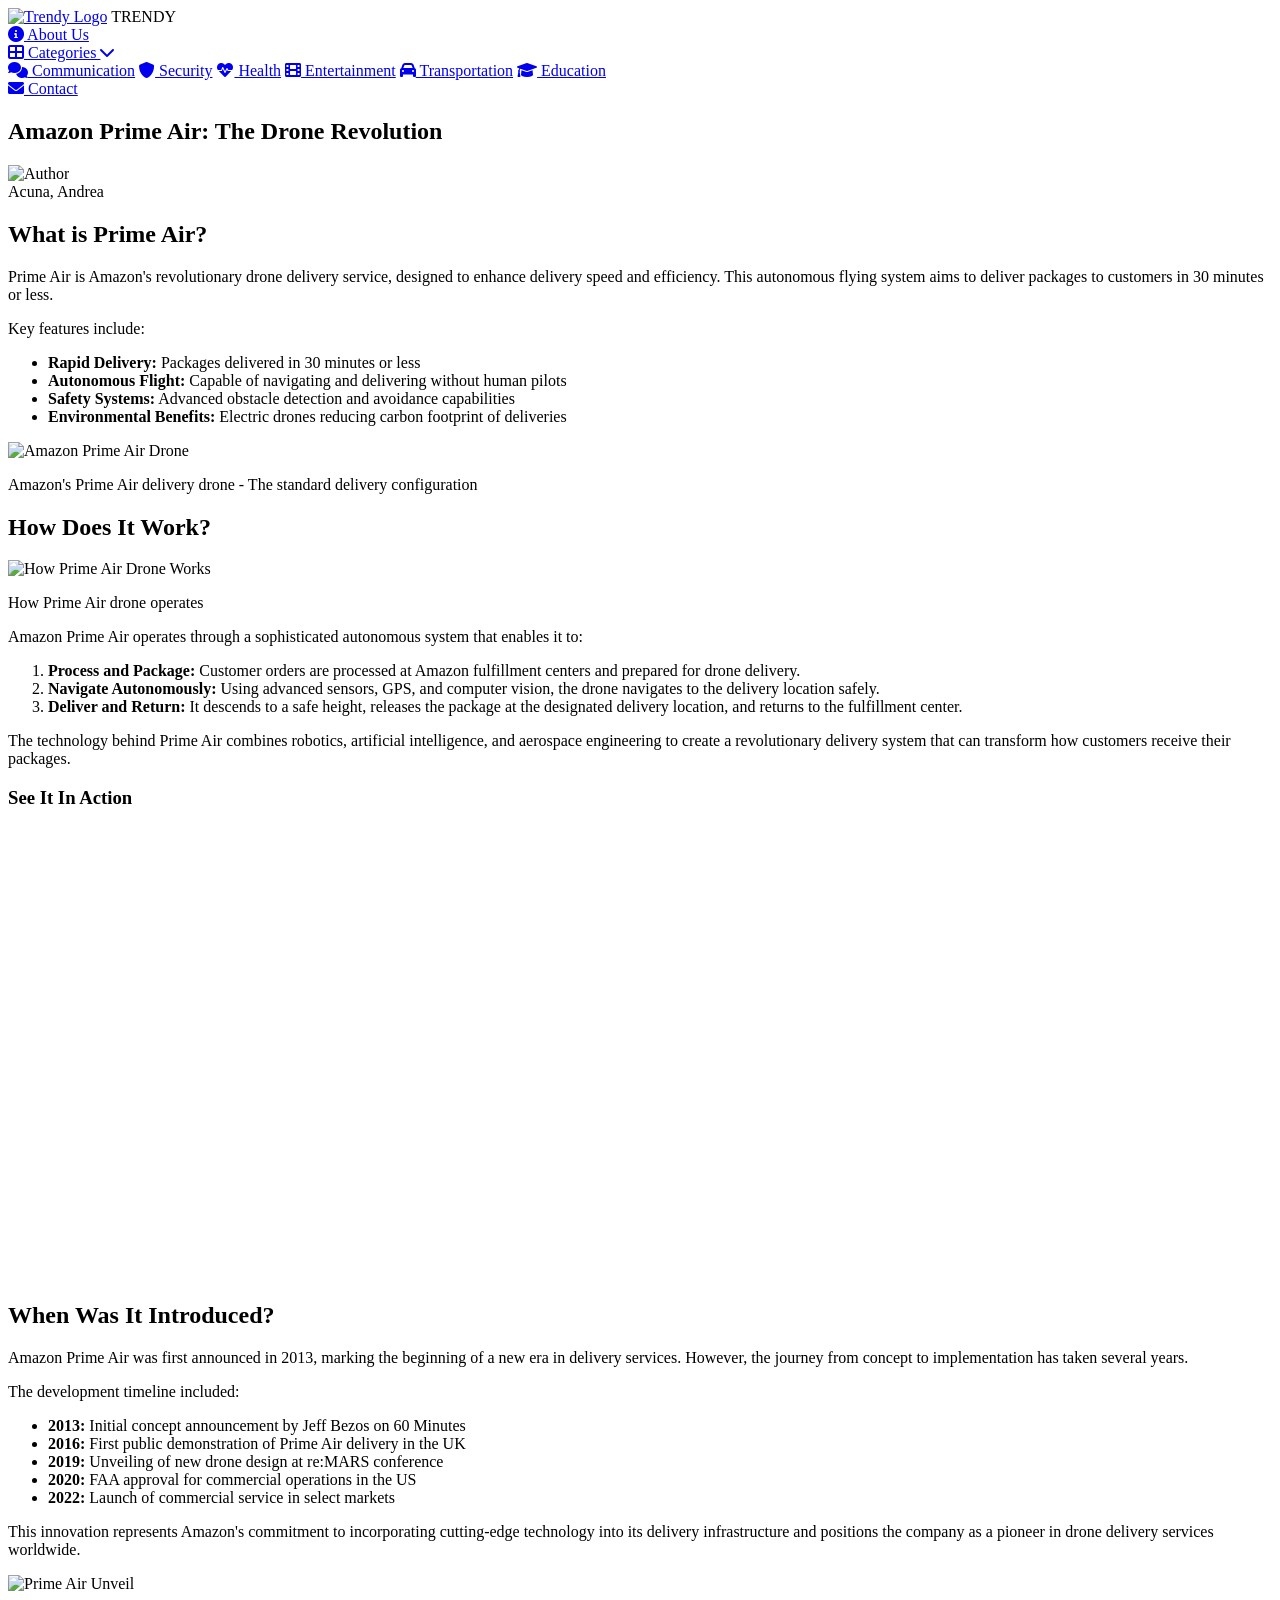
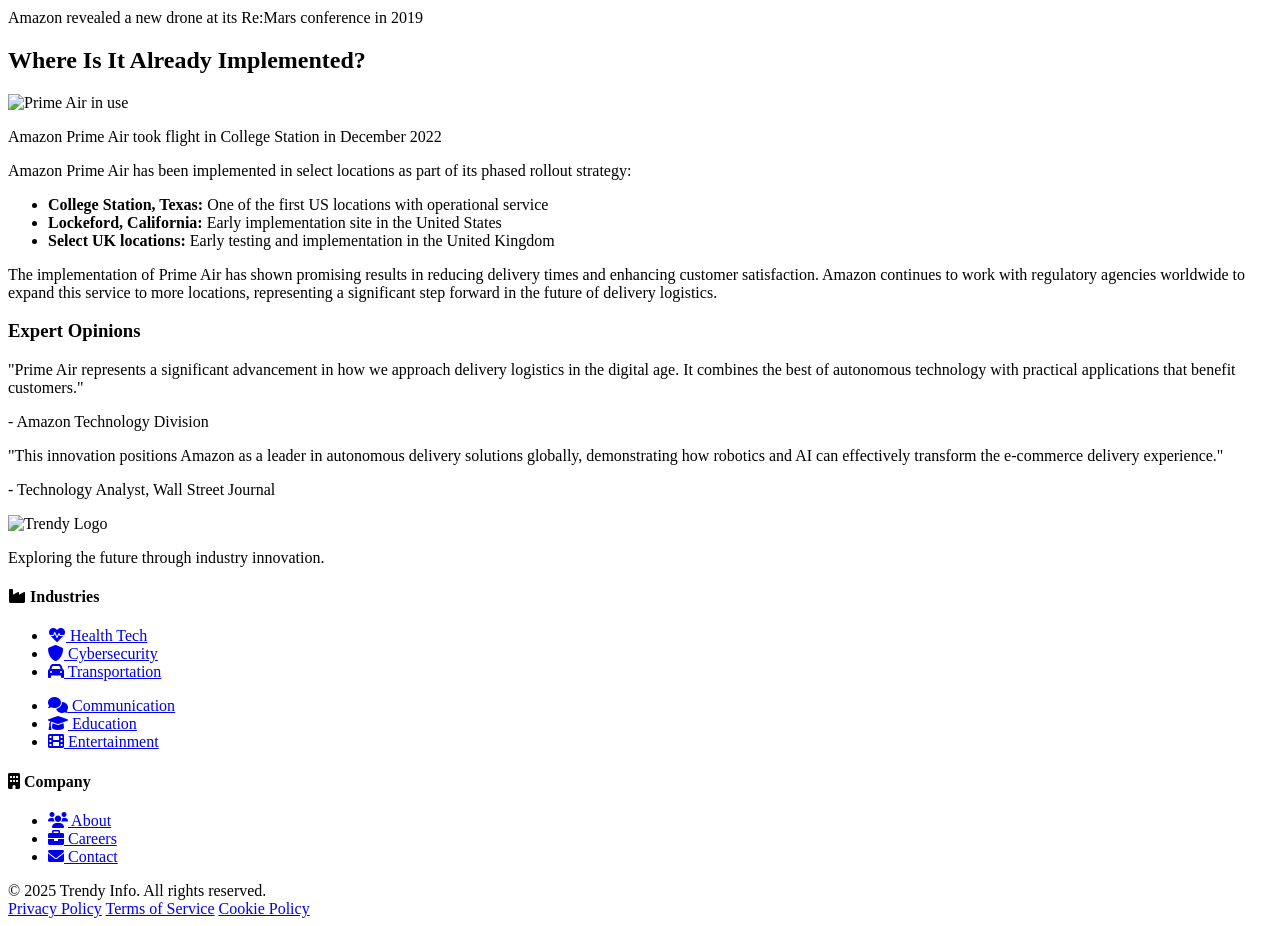
==== index.html @ e1496881 "Create index.html" ====
<!DOCTYPE html>
<html lang="en">
<head>
    <meta charset="UTF-8">
    <meta name="viewport" content="width=device-width, initial-scale=1.0">
    <title>Amazon Prime Air: Drone Delivery</title>
    <link rel="preconnect" href="https://fonts.googleapis.com">
    <link rel="preconnect" href="https://fonts.gstatic.com" crossorigin>
    <link href="https://fonts.googleapis.com/css2?family=Poppins:wght@300;400;500;600;700&family=Roboto:wght@300;400;500;700&display=swap" rel="stylesheet">
    <!-- External CSS file -->
    <link rel="stylesheet" href="css/bootstrap.css">
    <link rel="stylesheet" href="page.css">
    <link rel="stylesheet" href="https://cdnjs.cloudflare.com/ajax/libs/font-awesome/6.0.0-beta3/css/all.min.css">
</head>
<body>
    <nav class="top-nav"> 
        <div class="container"> 
            <div class="nav-brand"> 
                <a href="home.html"><img src="logo.png" alt="Trendy Logo" class="logo"></a> 
                <span>TRENDY</span> 
            </div> 
            <div class="nav-links"> 
                <a href="aboutus.html" class="nav-link"><i class="fas fa-info-circle"></i> About Us</a> 
                <div class="dropdown-menu"> 
                    <a href="#categories"><i class="fas fa-th-large"></i> Categories <i class="fas fa-chevron-down"></i></a> 
                    <div class="dropdown-content"> 
                        <a href="communication.html"><i class="fas fa-comments"></i> Communication</a> 
                        <a href="security.html"><i class="fas fa-shield-alt"></i> Security</a> 
                        <a href="health.html"><i class="fas fa-heartbeat"></i> Health</a> 
                        <a href="entertainment.html"><i class="fas fa-film"></i> Entertainment</a> 
                        <a href="transportation.html"><i class="fas fa-car"></i> Transportation</a> 
                        <a href="education.html"><i class="fas fa-graduation-cap"></i> Education</a> 
                    </div>
                </div> 
                <a href="#feedback" class="nav-link"><i class="fas fa-envelope"></i> Contact</a>
            </div> 
        </div> 
    </nav>

    <section id="hero">
        <div class="container">
            <h2>Amazon Prime Air: The Drone Revolution</h2>
            <div class="author-info">
                <div class="author-image">
                    <img src="IMG_5635.JPG" alt="Author" class="profile-image">
                </div>
                <div class="author-name">
                    <span>Acuna, Andrea</span>
                </div>
            </div>
        </div>
    </section>

    <main>
        <section id="what" class="product-section">
            <div class="container">
                <h2>What is Prime Air?</h2>
                <div class="content-wrapper">
                    <div class="text-content">
                        <p>Prime Air is Amazon's revolutionary drone delivery service, designed to enhance delivery speed and efficiency. This autonomous flying system aims to deliver packages to customers in 30 minutes or less.</p>
                        <p>Key features include:</p>
                        <ul>
                            <li><strong>Rapid Delivery:</strong> Packages delivered in 30 minutes or less</li>
                            <li><strong>Autonomous Flight:</strong> Capable of navigating and delivering without human pilots</li>
                            <li><strong>Safety Systems:</strong> Advanced obstacle detection and avoidance capabilities</li>
                            <li><strong>Environmental Benefits:</strong> Electric drones reducing carbon footprint of deliveries</li>
                        </ul>
                    </div>
                    <div class="image-content">
                        <img src="amazon-mk30.webp" alt="Amazon Prime Air Drone">
                        <p class="caption">Amazon's Prime Air delivery drone - The standard delivery configuration</p>
                    </div>
                </div>
            </div>
        </section>

        <section id="how" class="product-section alt-bg">
            <div class="container">
                <h2>How Does It Work?</h2>
                <div class="content-wrapper">
                    <div class="image-content">
                        <img src="amazon-prime-air-process.png" alt="How Prime Air Drone Works">
                        <p class="caption">How Prime Air drone operates</p>
                    </div>
                    <div class="text-content">
                        <p>Amazon Prime Air operates through a sophisticated autonomous system that enables it to:</p>
                        <ol>
                            <li><strong>Process and Package:</strong> Customer orders are processed at Amazon fulfillment centers and prepared for drone delivery.</li>
                            <li><strong>Navigate Autonomously:</strong> Using advanced sensors, GPS, and computer vision, the drone navigates to the delivery location safely.</li>
                            <li><strong>Deliver and Return:</strong> It descends to a safe height, releases the package at the designated delivery location, and returns to the fulfillment center.</li>
                        </ol>
                        <p>The technology behind Prime Air combines robotics, artificial intelligence, and aerospace engineering to create a revolutionary delivery system that can transform how customers receive their packages.</p>
                    </div>
                </div>
                <div class="video-container">
                    <h3>See It In Action</h3>
                    <div class="video-wrapper">
                        <iframe width="100%" height="450" src="https://www.youtube.com/embed/3HJtmx5f1Fc" title="Amazon Prime Air Drone Delivery" frameborder="0" allow="accelerometer; autoplay; clipboard-write; encrypted-media; gyroscope; picture-in-picture; web-share" allowfullscreen></iframe>
                    </div>
                </div>
            </div>
        </section>

        <section id="when" class="product-section">
            <div class="container">
                <h2>When Was It Introduced?</h2>
                <div class="content-wrapper">
                    <div class="text-content">
                        <p>Amazon Prime Air was first announced in 2013, marking the beginning of a new era in delivery services. However, the journey from concept to implementation has taken several years.</p>
                        <p>The development timeline included:</p>
                        <ul>
                            <li><strong>2013:</strong> Initial concept announcement by Jeff Bezos on 60 Minutes</li>
                            <li><strong>2016:</strong> First public demonstration of Prime Air delivery in the UK</li>
                            <li><strong>2019:</strong> Unveiling of new drone design at re:MARS conference</li>
                            <li><strong>2020:</strong> FAA approval for commercial operations in the US</li>
                            <li><strong>2022:</strong> Launch of commercial service in select markets</li>
                        </ul>
                        <p>This innovation represents Amazon's commitment to incorporating cutting-edge technology into its delivery infrastructure and positions the company as a pioneer in drone delivery services worldwide.</p>
                    </div>
                    <div class="image-content">
                        <img src="prime-air-2019-unveil.webp" alt="Prime Air Unveil">
                        <p class="caption">Amazon revealed a new drone at its Re:Mars conference in 2019</p>
                    </div>
                </div>
            </div>
        </section>

        <section id="where" class="product-section alt-bg">
            <div class="container">
                <h2>Where Is It Already Implemented?</h2>
                <div class="content-wrapper">
                    <div class="image-content">
                        <img src="prime-air-college-station.avif" alt="Prime Air in use">
                        <p class="caption">Amazon Prime Air took flight in College Station in December 2022</p>
                    </div>
                    <div class="text-content">
                        <p>Amazon Prime Air has been implemented in select locations as part of its phased rollout strategy:</p>
                        <ul>
                            <li><strong>College Station, Texas:</strong> One of the first US locations with operational service</li>
                            <li><strong>Lockeford, California:</strong> Early implementation site in the United States</li>
                            <li><strong>Select UK locations:</strong> Early testing and implementation in the United Kingdom</li>
                        </ul>
                        <p>The implementation of Prime Air has shown promising results in reducing delivery times and enhancing customer satisfaction. Amazon continues to work with regulatory agencies worldwide to expand this service to more locations, representing a significant step forward in the future of delivery logistics.</p>
                    </div>
                </div>
                <div class="testimonials">
                    <h3>Expert Opinions</h3>
                    <div class="testimonial-grid">
                        <div class="testimonial">
                            <p>"Prime Air represents a significant advancement in how we approach delivery logistics in the digital age. It combines the best of autonomous technology with practical applications that benefit customers."</p>
                            <p class="author">- Amazon Technology Division</p>
                        </div>
                        <div class="testimonial">
                            <p>"This innovation positions Amazon as a leader in autonomous delivery solutions globally, demonstrating how robotics and AI can effectively transform the e-commerce delivery experience."</p>
                            <p class="author">- Technology Analyst, Wall Street Journal</p>
                        </div>
                    </div>
                </div>
            </div>
        </section>
    </main>

    <footer>
        <div class="container">
            <div class="footer-content">
                <div class="footer-brand">
                    <img src="trendy.png" alt="Trendy Logo" class="footer-logo">
                    <p class="footer-description">Exploring the future through industry innovation.</p>
                </div>
                
                <div class="footer-links">
                    <div class="link-group">
                        <h4><i class="fas fa-industry"></i> Industries</h4>
                        <ul>
                            <li><a href="health.html"><i class="fas fa-heartbeat"></i> Health Tech</a></li>
                            <li><a href="security.html"><i class="fas fa-shield-alt"></i> Cybersecurity</a></li>
                            <li><a href="transportation.html"><i class="fas fa-car"></i> Transportation</a></li>
                        </ul>
                    </div>
                    <div class="link-group-2">
                        <ul>
                            <li><a href="communication.html"><i class="fas fa-comments"></i> Communication</a></li>
                            <li><a href="education.html"><i class="fas fa-graduation-cap"></i> Education</a></li>
                            <li><a href="entertainment.html"><i class="fas fa-film"></i> Entertainment</a></li>
                        </ul>
                    </div>
                    
                    <div class="link-group">
                        <h4><i class="fas fa-building"></i> Company</h4>
                        <ul>
                            <li><a href="about.html"><i class="fas fa-users"></i> About</a></li>
                            <li><a href="#"><i class="fas fa-briefcase"></i> Careers</a></li>
                            <li><a href="#feedback"><i class="fas fa-envelope"></i> Contact</a></li>
                        </ul>
                    </div>
                </div>
            </div>
            
            <div class="footer-bottom">
                <div class="copyright">
                    © 2025 Trendy Info. All rights reserved.
                </div>
                <div class="legal-links">
                    <a href="#">Privacy Policy</a>
                    <a href="#">Terms of Service</a>
                    <a href="#">Cookie Policy</a>
                </div>
            </div>
        </div>
    </footer> 
</body>
<script src="js/bootstrap.js"></script>
</html>
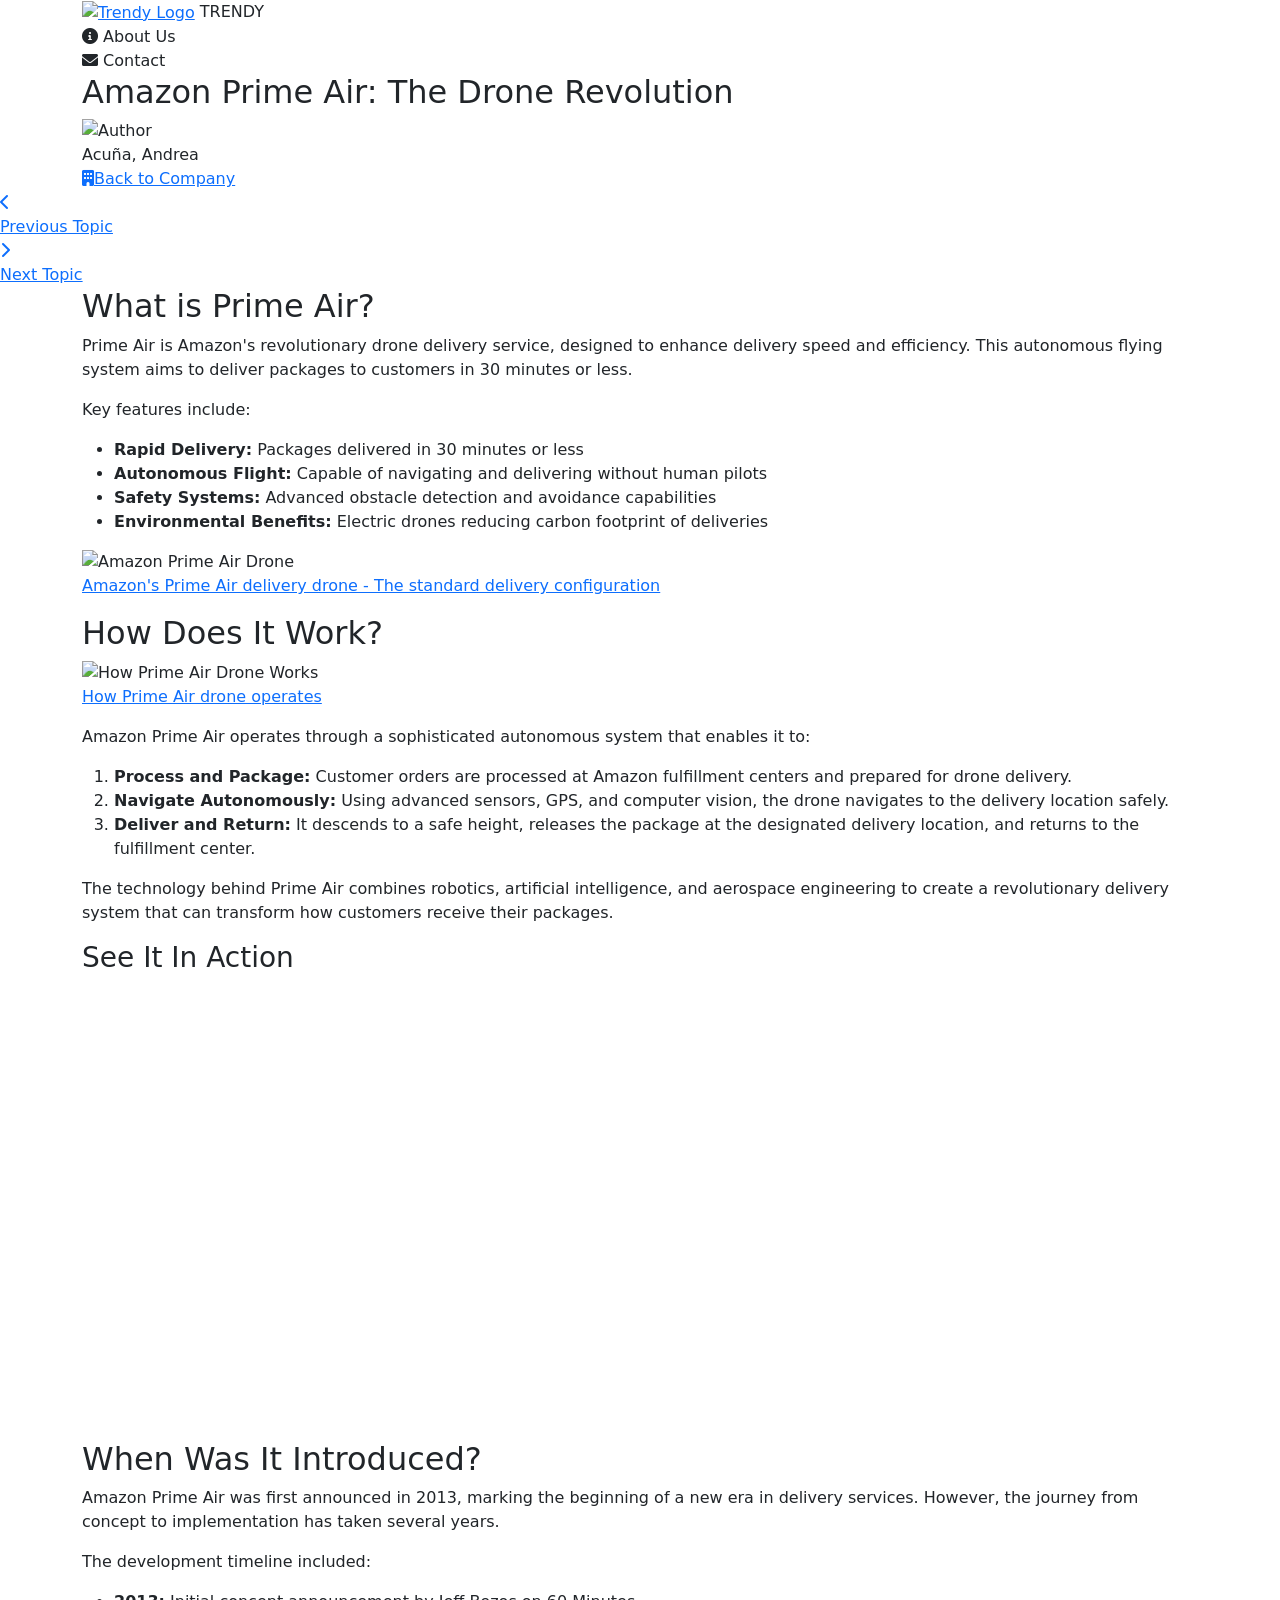
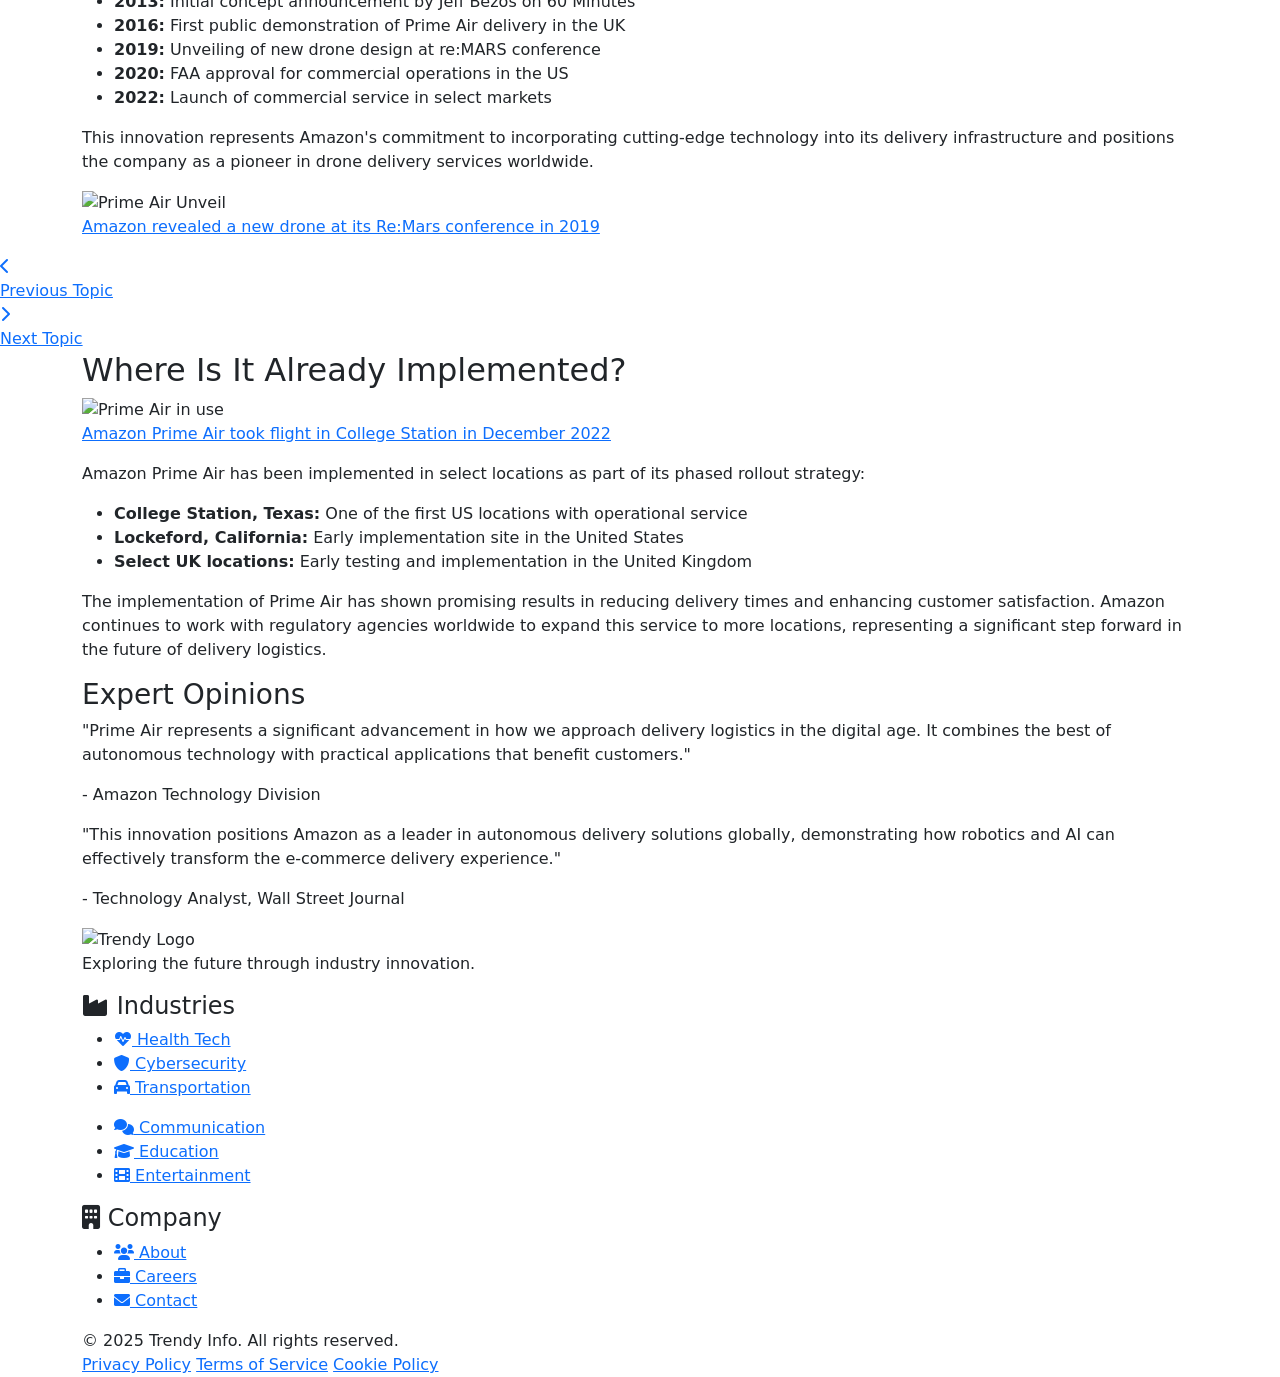
==== commit 788ea952: "Create index.html" ====
--- a/index.html
+++ b/index.html
@@ -45,11 +45,29 @@
                     <img src="IMG_5635.JPG" alt="Author" class="profile-image">
                 </div>
                 <div class="author-name">
-                    <span>Acuna, Andrea</span>
-                </div>
+                    <span>Acuña, Andrea</span>
+                </div>
+            </div>
+            <div class="back-button">
+                <a href="company.html" class="btn-back"><i class="fas fa-building"></i>Back to Company</a>
             </div>
         </div>
     </section>
+    <div class="page-navigation">
+        <a href="#" class="nav-button prev">
+            <div class="circle">
+                <i class="fas fa-chevron-left"></i>
+            </div>
+            <div class="text">Previous Topic</div>
+        </a>
+        
+        <a href="#" class="nav-button next">
+            <div class="circle">
+                <i class="fas fa-chevron-right"></i>
+            </div>
+            <div class="text">Next Topic</div>
+        </a>
+    </div>
 
     <main>
         <section id="what" class="product-section">
@@ -68,7 +86,7 @@
                     </div>
                     <div class="image-content">
                         <img src="amazon-mk30.webp" alt="Amazon Prime Air Drone">
-                        <p class="caption">Amazon's Prime Air delivery drone - The standard delivery configuration</p>
+                        <p class="caption"><a href="https://www.theverge.com/2022/11/10/23451851/amazon-mk30-drone-prime-air-delivery" target="newPage">Amazon's Prime Air delivery drone - The standard delivery configuration</a></p>
                     </div>
                 </div>
             </div>
@@ -80,7 +98,7 @@
                 <div class="content-wrapper">
                     <div class="image-content">
                         <img src="amazon-prime-air-process.png" alt="How Prime Air Drone Works">
-                        <p class="caption">How Prime Air drone operates</p>
+                        <p class="caption"><a href="https://medium.com/iet-vit/drones-and-bots-the-future-of-delivery-298f35c8f6ce" target="newPage">How Prime Air drone operates</a></p>
                     </div>
                     <div class="text-content">
                         <p>Amazon Prime Air operates through a sophisticated autonomous system that enables it to:</p>
@@ -119,11 +137,27 @@
                     </div>
                     <div class="image-content">
                         <img src="prime-air-2019-unveil.webp" alt="Prime Air Unveil">
-                        <p class="caption">Amazon revealed a new drone at its Re:Mars conference in 2019</p>
-                    </div>
-                </div>
-            </div>
-        </section>
+                        <p class="caption"><a href="https://www.aboutamazon.com/news/transportation/a-drone-program-taking-flight" target="newPage">Amazon revealed a new drone at its Re:Mars conference in 2019</a></p>
+                    </div>
+                </div>
+            </div>
+        </section>
+
+        <div class="page-navigation">
+            <a href="#" class="nav-button prev">
+                <div class="circle">
+                    <i class="fas fa-chevron-left"></i>
+                </div>
+                <div class="text">Previous Topic</div>
+            </a>
+        
+            <a href="#" class="nav-button next">
+                <div class="circle">
+                    <i class="fas fa-chevron-right"></i>
+                </div>
+                <div class="text">Next Topic</div>
+            </a>
+        </div>
 
         <section id="where" class="product-section alt-bg">
             <div class="container">
@@ -131,7 +165,7 @@
                 <div class="content-wrapper">
                     <div class="image-content">
                         <img src="prime-air-college-station.avif" alt="Prime Air in use">
-                        <p class="caption">Amazon Prime Air took flight in College Station in December 2022</p>
+                        <p class="caption"><a href="https://www.kbtx.com/2024/02/23/amazon-gives-drone-delivery-presentation-residents-split-response/" target="newPage">Amazon Prime Air took flight in College Station in December 2022</a></p>
                     </div>
                     <div class="text-content">
                         <p>Amazon Prime Air has been implemented in select locations as part of its phased rollout strategy:</p>
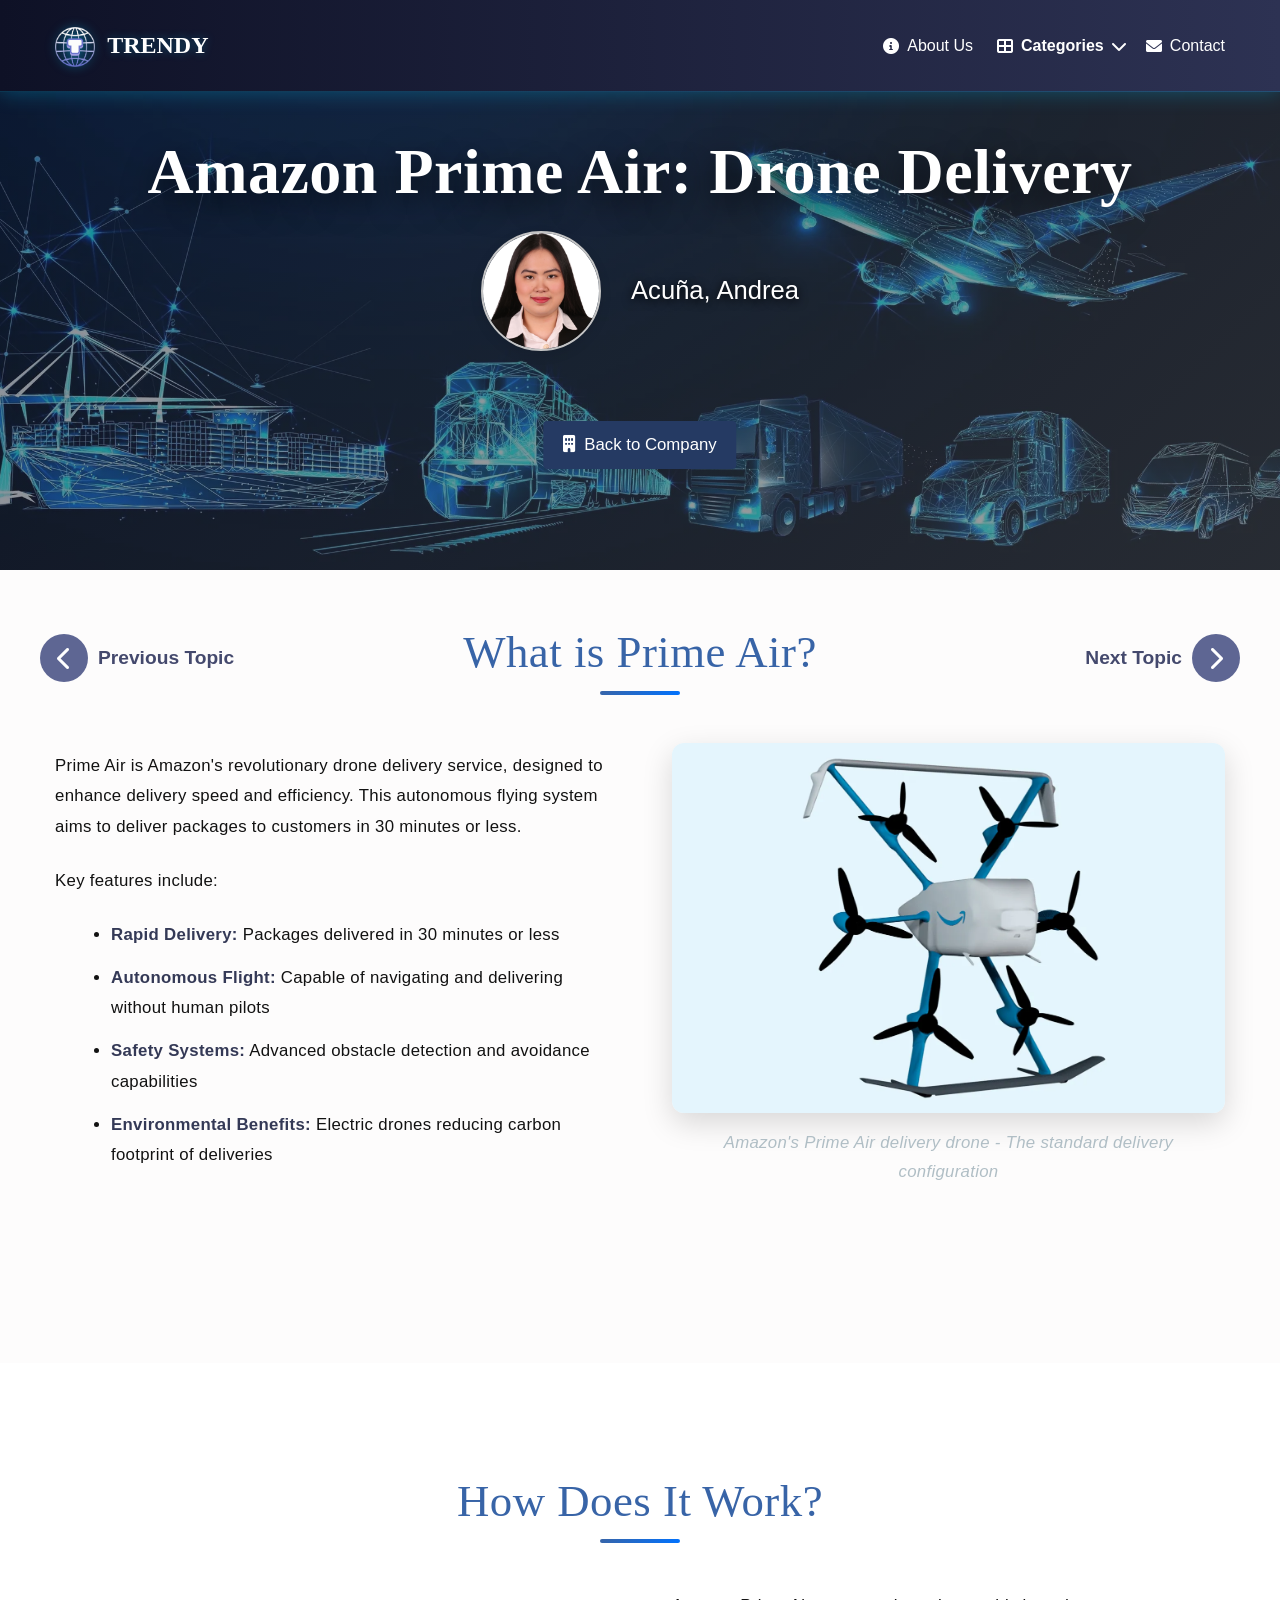
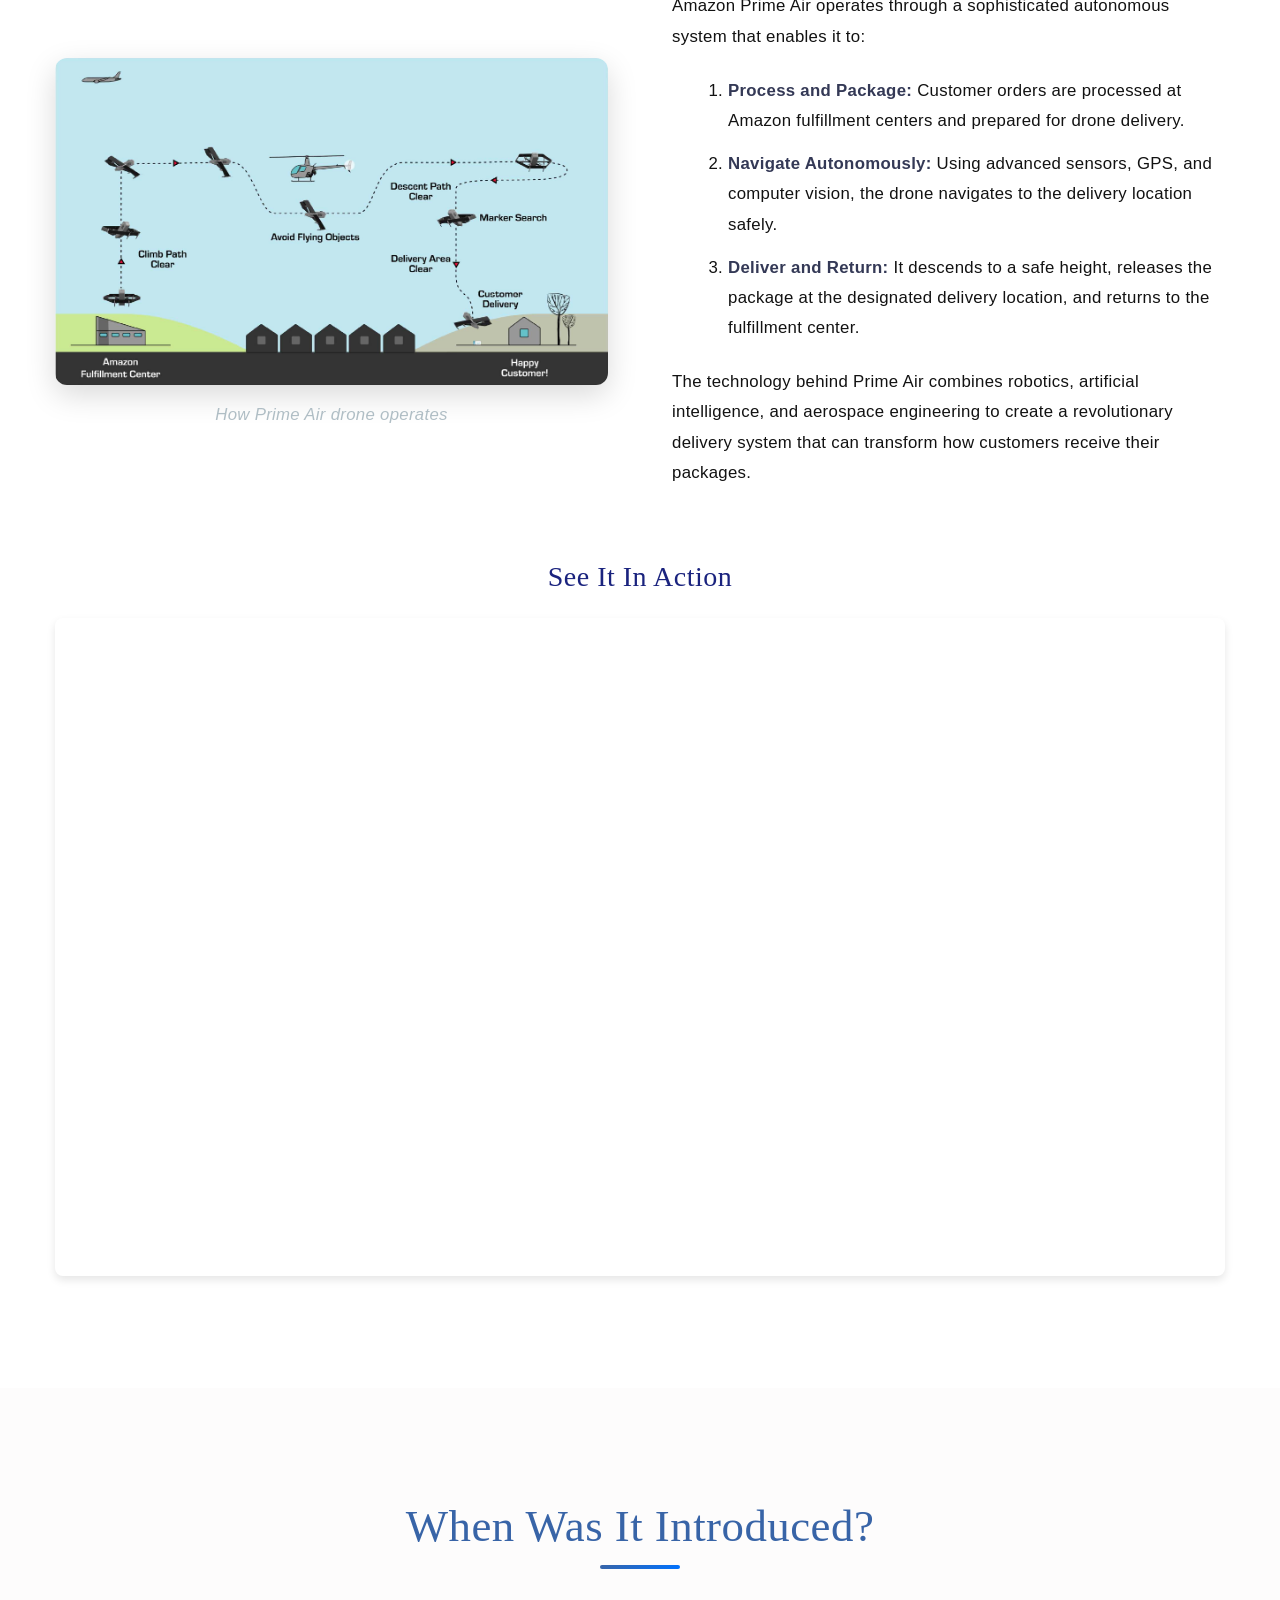
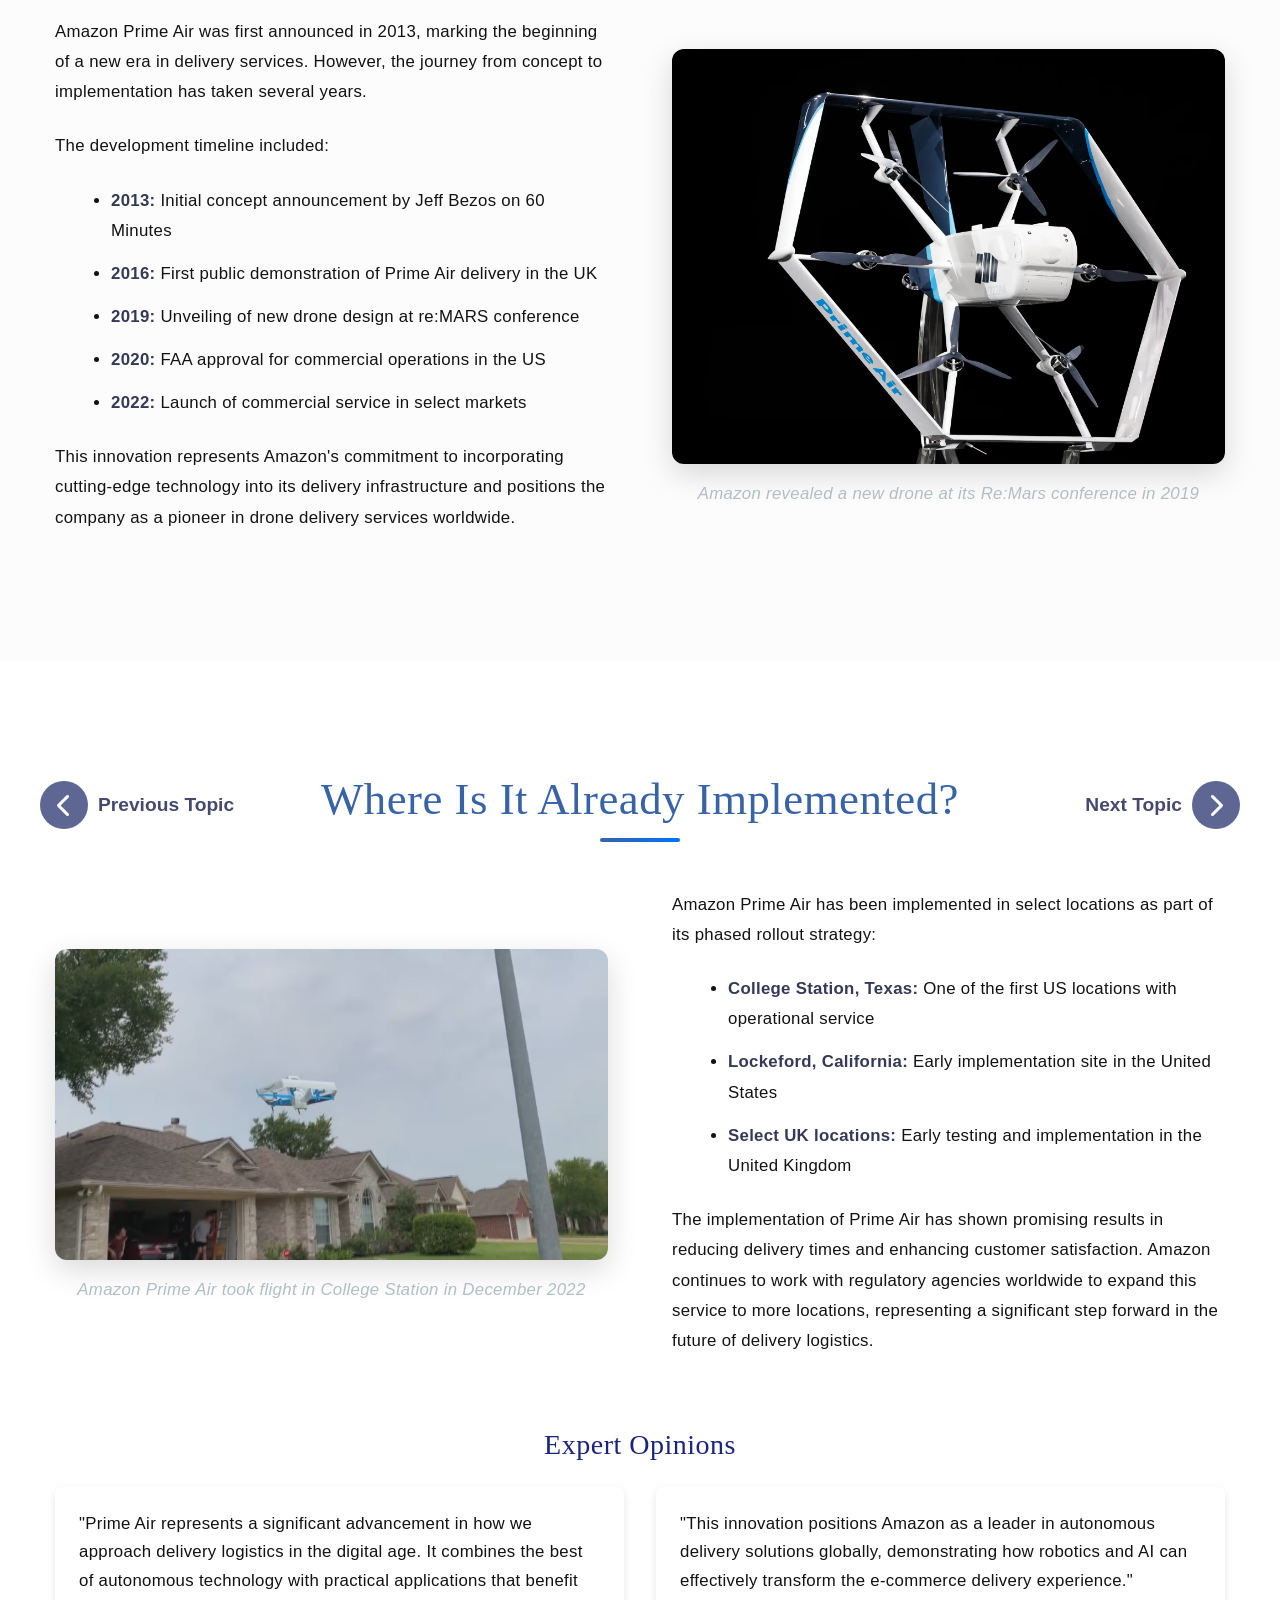
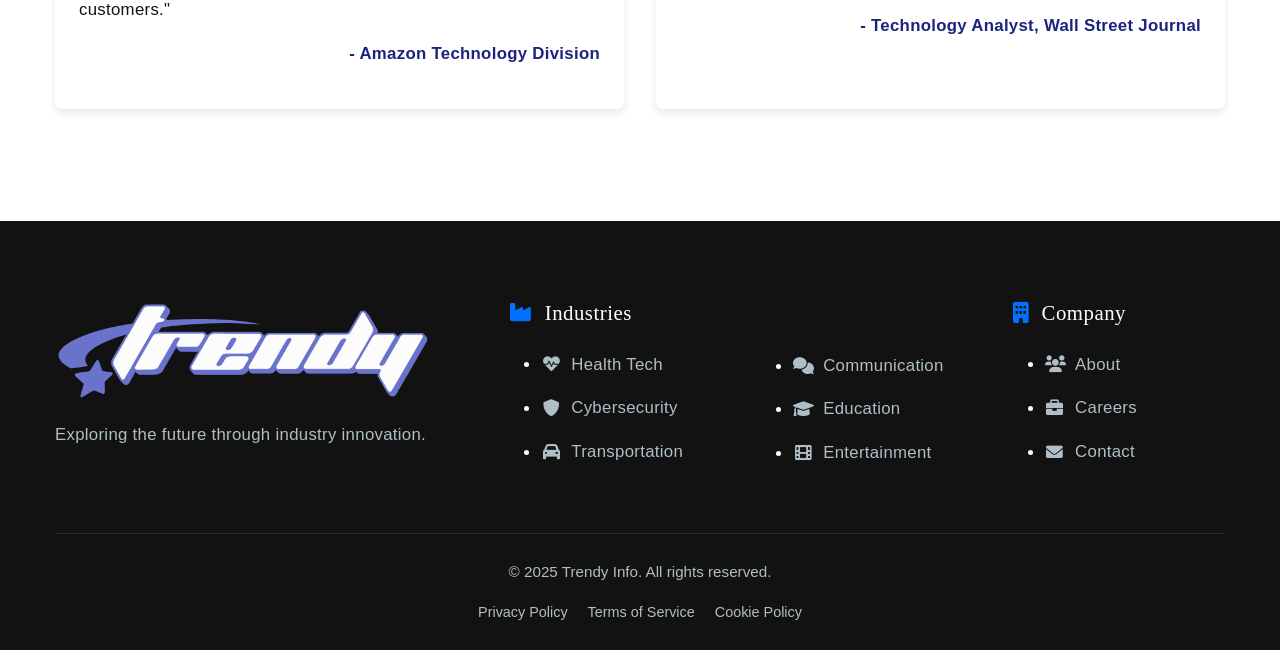
==== commit a9fa4bb0: "Update index.html" ====
--- a/index.html
+++ b/index.html
@@ -39,7 +39,7 @@
 
     <section id="hero">
         <div class="container">
-            <h2>Amazon Prime Air: The Drone Revolution</h2>
+            <h2>Amazon Prime Air: Drone Delivery</h2>
             <div class="author-info">
                 <div class="author-image">
                     <img src="IMG_5635.JPG" alt="Author" class="profile-image">
--- a/page.css
+++ b/page.css
@@ -0,0 +1,1191 @@
+/* CSS Variables */
+:root {
+    --primary: #3864a7;
+    --secondary: #0072ff;
+    --accent: #7d00ff;
+    --dark: #121212;
+    --light: #f0f7ff;
+    --white: #ffffff;
+    --gray: #b0bec5;
+    --text-shadow: 0 0 10px rgba(0, 198, 255, 0.5);
+    --glow: 0 0 15px rgba(0, 198, 255, 0.7);
+    --shadow-sm: 0 4px 12px rgba(0, 0, 0, 0.1);
+    --shadow-lg: 0 10px 30px rgba(0, 0, 0, 0.15);
+    --radius: 12px;
+    --transition: all 0.3s ease;
+    --heading-font: 'Georgia', serif;
+    --body-font: 'Roboto', sans-serif;
+    --gradient: linear-gradient(135deg, var(--primary), var(--secondary));
+    --glass: rgba(255, 255, 255, 0.1);
+    --error: #ff4b5c;
+    --text-light: #636e72;
+    --light-gray: #dfe6e9;
+}
+
+body {
+    font-family: var(--body-font);
+    line-height: 1.7;
+    color: var(--dark);
+    padding-top: 70px;
+    background-color: #fdfcfc;
+    font-size: 1.05rem;
+}
+
+/*Text readability */
+p, li {
+    font-size: 1.05rem;
+    letter-spacing: 0.3px;
+}
+strong{
+    font-weight: 600;
+    color: #343956;
+}
+
+h1, h2, h3, h4, h5, h6 {
+    font-family: var(--heading-font);
+    letter-spacing: 0.5px;
+}
+
+.container {
+    max-width: 1200px;
+    margin: 0 auto;
+    padding: 0 15px;
+}
+
+/* ===== NAVIGATION ===== */
+.top-nav { 
+    background: linear-gradient(to right, #0e1126, #2d3253);
+    position: fixed; 
+    top: 0;
+    left: 0;
+    width: 100%; 
+    z-index: 1000; 
+    box-shadow: 0 0 20px rgba(0, 198, 255, 0.3);
+    padding: 20px 0; 
+    border-bottom: 1px solid rgba(0, 198, 255, 0.2);
+} 
+
+.top-nav .container { 
+    display: flex; 
+    justify-content: space-between; 
+    align-items: center; 
+} 
+
+.nav-brand { 
+    display: flex; 
+    align-items: center; 
+    gap: 12px; 
+    font-family: var(--heading-font); 
+    font-weight: 700; 
+    font-size: 1.5rem; 
+    color: var(--white);
+    text-decoration: none;
+} 
+
+.nav-brand .logo { 
+    height: 40px; 
+    width: auto;
+    filter: drop-shadow(0 0 5px rgba(0, 198, 255, 0.5));
+    transition: filter 0.3s ease;
+} 
+
+.nav-brand:hover .logo { 
+    filter: drop-shadow(0 0 8px rgba(0, 198, 255, 0.8));
+} 
+
+.nav-brand span {
+    text-shadow: 0 0 10px rgba(0, 198, 255, 0.3);
+}
+
+.nav-links { 
+    display: flex; 
+    align-items: center; 
+    gap: 1.5rem;
+} 
+
+.nav-link { 
+    color: var(--white);
+    font-weight: 500; 
+    font-size: 1rem; 
+    display: flex; 
+    align-items: center; 
+    gap: 8px; 
+    position: relative; 
+    padding: 0.75rem 0; 
+    transition: var(--transition);
+    text-decoration: none;
+}
+.nav-link:hover {
+    color: var(--primary);
+}
+.dropdown-menu, 
+.dropdown-menu > a,
+.dropdown-toggle,
+.btn,
+.btn-light,
+.bg-white {
+    border: none !important;
+    outline: none !important;
+}
+.dropdown-menu:focus,
+.dropdown-menu > a:focus,
+.dropdown-toggle:focus,
+.btn:focus,
+.btn-light:focus {
+    box-shadow: none !important;
+    outline: none !important;
+}
+
+.dropdown-menu {
+    position: relative;
+    display: inline-block;
+    background-color: transparent !important;
+    margin-right: -2.2rem;
+}
+.dropdown-menu > a {
+    display: flex; 
+    align-items: center; 
+    gap: 8px;
+    color: var(--white);
+    font-weight: 600; 
+    position: relative;
+    text-decoration: none;
+    background-color: transparent !important;
+    transition: var(--transition);
+}
+.dropdown-menu > a:hover {
+    color: var(--primary);
+}
+
+.btn, .btn-light, .bg-white, .dropdown-toggle {
+    background-color: transparent !important;
+    border: none !important;
+    box-shadow: none !important;
+} 
+
+.dropdown-content { 
+    display: none; 
+    position: absolute; 
+    top: 100%; 
+    left: 0;
+    background-color: rgba(18, 18, 18, 0.95);
+    min-width: 240px; 
+    border-radius: var(--radius); 
+    padding: 1rem 0; 
+    z-index: 1001; 
+    box-shadow: var(--shadow-lg); 
+    opacity: 0; 
+    transform: translateY(10px); 
+    transition: opacity 0.3s ease, transform 0.3s ease;
+    border: 1px solid rgba(0, 198, 255, 0.2); /* Added subtle border */
+} 
+
+.dropdown-menu:hover .dropdown-content { 
+    display: block; 
+    opacity: 1;
+    transform: translateY(0);
+} 
+
+.dropdown-content a { 
+    display: flex; 
+    align-items: center; 
+    gap: 12px; 
+    padding: 0.8rem 1.5rem; 
+    font-weight: 500; 
+    color: var(--white);
+    transition: var(--transition); 
+    text-decoration: none;
+} 
+
+.dropdown-content a:hover { 
+    background-color: rgba(0, 198, 255, 0.1);
+    color: var(--primary); 
+    padding-left: 1.8rem; 
+    text-decoration: none;
+} 
+
+.dropdown-content a i { 
+    font-size: 1rem; 
+    color: var(--primary); 
+    width: 20px; 
+    text-align: center; 
+}
+/* ===== HERO SECTION ===== */
+#hero {
+    background-image: url('transpo-bg.webp');
+    background-size: cover;
+    background-position: center;
+    color: white;
+    text-align: center;
+    padding: 4rem 0;
+    min-height: 500px;
+    margin-top: 0;
+    position: relative;
+}
+
+#hero::before {
+    content: '';
+    position: absolute;
+    top: 0;
+    left: 0;
+    width: 100%;
+    height: 100%;
+    background: linear-gradient(135deg, rgba(19, 26, 46, 0.8), rgba(72, 72, 72, 0.893));
+    opacity: 0.6;
+    z-index: 1;
+}
+
+#hero .container {
+    position: relative;
+    z-index: 2;
+}
+
+#hero h2 {
+    font-size: 3.5rem;
+    margin-bottom: 1rem;
+    font-weight: 700;
+    text-shadow: 0 10px 30px rgba(0, 0, 0, 0.687);
+}
+
+#hero p {
+    font-size: 1.4rem;
+    max-width: 800px;
+    margin: 0 auto;
+    opacity: 0.9;
+}
+
+/* Author information styling */
+.author-info {
+    display: flex;
+    align-items: center;
+    justify-content: center;
+    margin: 20px auto;
+    flex-wrap: wrap;
+}
+
+.author-image {
+    width: 7.5rem;
+    height: 7.5rem;
+    border-radius: 50%;
+    background-color: none;
+    border: 2px solid #c4c4c4;
+    box-shadow: 0 4px 12px rgba(0, 0, 0, 0.1);
+    overflow: hidden;
+    margin: 0 15px 10px 15px;
+}
+
+.profile-image {
+    width: 100%;
+    height: 100%;
+    object-fit: cover;
+}
+
+.author-name {
+    color: #ffffff;
+    text-shadow: 0 2px 10px #000000;
+    padding: 8px 15px;
+    border-radius: 4px;
+    font-weight: 500;
+    margin-bottom: 10px;
+    font-size: 1.6rem;
+    font-family: var(--body-font);
+}
+
+/* Back button styling */
+.back-button {
+    position: absolute;
+    margin-top: 40px;
+    transform: translateX(-50%);
+    left: 50%;
+    text-align: center;
+    z-index: 3;
+}
+
+.btn-back {
+    display: inline-block;
+    background-color: #253a63;
+    color: #fff;
+    padding: 10px 20px;
+    text-decoration: none;
+    border-radius: 4px;
+    font-weight: 500;
+    transition: background-color 0.3s;
+}
+
+.btn-back i {
+    margin-right: 8px;
+}
+
+.btn-back:hover {
+    background-color: #0c1a2b;
+}
+/* ===== PAGINATION NAVIGATION ===== */
+.page-navigation {
+    display: flex;
+    justify-content: space-between;
+    align-items: center;
+    margin-top: 4rem;
+    margin-bottom: -11.5rem;
+    position: relative;
+}
+
+.nav-button {
+    display: flex;
+    align-items: center;
+    text-decoration: none;
+    color: #44496d;
+    font-weight: 600;
+    position: relative;
+    z-index: 2;
+}
+
+.nav-button.prev {
+    margin-left: 30px;
+    margin-right: auto;
+}
+
+.nav-button.next {
+    margin-right: 30px;
+    margin-left: auto;
+    flex-direction: row-reverse;
+}
+
+.nav-button .circle {
+    width: 50px;
+    height: 50px;
+    border-radius: 50%;
+    color: #ffffff;
+    background-color: rgb(94, 102, 147);
+    display: flex;
+    align-items: center;
+    justify-content: center;
+    font-size: 1.5rem;
+    margin: 0 10px;
+    transition: all 0.3s ease;
+}
+
+.nav-button:hover .circle {
+    background-color: #464882;
+    color: white;
+}
+
+.nav-button .text {
+    font-size: 1.2rem;
+}
+
+/* ===== PRODUCT SECTIONS ===== */
+.product-section {
+    padding: 6rem 0;
+}
+
+.product-section h2 {
+    text-align: center;
+    margin-bottom: 3rem;
+    color: var(--primary);
+    font-size: 2.5rem;
+    position: relative;
+    padding-bottom: 15px;
+}
+
+.product-section h2::after {
+    content: '';
+    position: absolute;
+    bottom: 0;
+    left: 50%;
+    transform: translateX(-50%);
+    width: 80px;
+    height: 4px;
+    background: var(--gradient);
+    border-radius: 2px;
+}
+
+.alt-bg {
+    background-color: var(--white);
+}
+
+.content-wrapper {
+    display: flex;
+    gap: 3rem;
+    margin-bottom: 3rem;
+    align-items: center;
+}
+
+.text-content, .image-content {
+    flex: 1;
+}
+
+.text-content p, .text-content ul, .text-content ol {
+    margin-bottom: 1.5rem;
+    font-size: 1.05rem;
+    color: var(--dark);
+    line-height: 1.8;
+}
+
+.text-content ul, .text-content ol {
+    margin-left: 1.5rem;
+}
+
+.text-content li {
+    margin-bottom: 0.8rem;
+}
+
+.image-content img {
+    width: 100%;
+    border-radius: var(--radius);
+    box-shadow: var(--shadow-lg);
+    transition: transform 0.3s ease;
+}
+
+.image-content:hover img {
+    transform: scale(1.02);
+}
+
+.caption {
+    text-align: center;
+    font-style: italic;
+    margin-top: 1rem;
+    color: var(--gray);
+}
+
+.caption a {
+    text-decoration: none;
+    color: inherit;
+    transition: var(--transition);
+    display: inline-block;
+    width: 100%;
+    text-align: center;
+}
+
+.caption a:hover {
+    color: #3182ce;
+}
+
+/* ===== VIDEO CONTAINER ===== */
+.video-container {
+    margin-top: 3rem;
+}
+
+.video-container h3 {
+    text-align: center;
+    margin-bottom: 1.5rem;
+    color: #1a237e;
+}
+
+.video-wrapper {
+    position: relative;
+    padding-bottom: 56.25%; /* 16:9 aspect ratio */
+    height: 0;
+    overflow: hidden;
+    border-radius: 8px;
+    box-shadow: 0 4px 8px rgba(0, 0, 0, 0.1);
+}
+
+.video-wrapper iframe {
+    position: absolute;
+    top: 0;
+    left: 0;
+    width: 100%;
+    height: 100%;
+}
+
+/* ===== TESTIMONIALS ===== */
+.testimonials {
+    margin-top: 3rem;
+}
+
+.testimonials h3 {
+    text-align: center;
+    margin-bottom: 1.5rem;
+    color: #1a237e;
+}
+
+.testimonial-grid {
+    display: grid;
+    grid-template-columns: repeat(auto-fit, minmax(300px, 1fr));
+    gap: 2rem;
+}
+
+.testimonial {
+    background-color: white;
+    padding: 1.5rem;
+    border-radius: 8px;
+    box-shadow: 0 4px 8px rgba(0, 0, 0, 0.1);
+}
+
+.testimonial p {
+    margin-bottom: 1rem;
+}
+
+.testimonial .author {
+    font-weight: bold;
+    text-align: right;
+    color: #1a237e;
+}
+
+/* ===== FOOTER ===== */
+footer {
+    background-color: var(--dark);
+    color: var(--white);
+    padding: 80px 0 0;
+}
+
+.footer-content {
+    display: grid;
+    grid-template-columns: 1fr 2fr;
+    gap: 60px;
+    margin-bottom: 50px;
+}
+
+.footer-brand {
+    display: flex;
+    flex-direction: column;
+    gap: 20px;
+}
+
+.footer-brand .footer-logo {
+    height: 100px;
+    width: auto;
+}
+
+.footer-brand span {
+    font-family: var(--heading-font);
+    font-weight: 700;
+    font-size: 1.8rem;
+    color: var(--white);
+}
+
+.footer-description {
+    color: var(--gray);
+    line-height: 1.7;
+}
+
+.footer-links {
+    display: grid;
+    grid-template-columns: repeat(3, 1fr);
+    gap: 40px;
+}
+
+.link-group h4 {
+    color: var(--white);
+    margin-bottom: 25px;
+    font-size: 1.3rem;
+    display: flex;
+    align-items: center;
+    gap: 12px;
+}
+
+.link-group h4 i {
+    color: var(--secondary);
+}
+
+.link-group ul li {
+    margin-bottom: 15px;
+    transition: var(--transition);
+}
+
+.link-group ul li:hover {
+    transform: translateX(5px);
+}
+
+.link-group a {
+    color: var(--gray);
+    display: flex;
+    align-items: center;
+    gap: 10px;
+    transition: var(--transition);
+    text-decoration: none;
+}
+
+.link-group a:hover {
+    color: var(--secondary);
+    text-decoration: none;
+}
+
+.link-group a i {
+    width: 20px;
+    text-align: center;
+}
+.link-group-2{
+    margin-top: 3.2rem;
+}
+.link-group-2 ul li {
+    margin-bottom: 15px;
+    transition: var(--transition);
+}
+
+.link-group-2 ul li:hover {
+    transform: translateX(5px);
+}
+
+.link-group-2 a {
+    color: var(--gray);
+    display: flex;
+    align-items: center;
+    gap: 10px;
+    transition: var(--transition);
+    text-decoration: none;
+}
+
+.link-group-2 a:hover {
+    color: var(--secondary);
+    text-decoration: none;
+}
+
+.link-group-2 a i {
+    width: 20px;
+    text-align: center;
+}
+
+.footer-bottom {
+    border-top: 1px solid rgba(255, 255, 255, 0.1);
+    padding: 25px 0;
+    display: flex;
+    flex-direction: column;
+    align-items: center;
+    gap: 15px;
+}
+
+.copyright {
+    color: var(--gray);
+    font-size: 0.95rem;
+    text-align: center;
+}
+
+.legal-links {
+    display: flex;
+    justify-content: center;
+    gap: 20px;
+    flex-wrap: wrap;
+}
+
+.legal-links a {
+    color: var(--gray);
+    font-size: 0.9rem;
+    transition: var(--transition);
+    text-decoration: none;
+}
+
+.legal-links a:hover {
+    color: var(--secondary);
+    text-decoration: none;
+}
+
+/* ===== FUTURISTIC ELEMENTS ===== */
+.futuristic-border {
+    position: relative;
+    border: 1px solid rgba(0, 198, 255, 0.3);
+    border-radius: var(--radius);
+    overflow: hidden;
+}
+
+.futuristic-border::before {
+    content: '';
+    position: absolute;
+    top: 0;
+    left: -100%;
+    width: 100%;
+    height: 1px;
+    background: var(--gradient);
+    animation: border-flow 3s linear infinite;
+}
+
+@keyframes border-flow {
+    0% { left: -100%; }
+    100% { left: 100%; }
+}
+
+/* ===== GLOWING ELEMENTS ===== */
+.glow-text {
+    text-shadow: var(--text-shadow);
+}
+
+.glow-box {
+    box-shadow: var(--glow);
+}
+
+/* ===== RESPONSIVE DESIGN ===== */
+@media (max-width: 768px) {
+    .author-info {
+        flex-direction: column;
+    }
+    
+    .author-image {
+        margin-bottom: 15px;
+    }
+    
+    .back-button{
+        padding: 8px 16px;
+        font-size: 0.9rem;
+        position: absolute;
+        top: 19rem;
+        left: 50%;
+        width: auto;
+        z-index: 10;
+    }
+    
+    .btn-back {
+        font-size: 0.85rem;
+        padding: 6px 12px;
+        margin-top: 1rem;
+    }
+    
+    .content-wrapper {
+        flex-direction: column;
+    }
+    
+    header .container {
+        flex-direction: column;
+        text-align: center;
+    }
+    
+    nav ul {
+        margin-top: 1rem;
+    }
+    
+    nav ul li {
+        margin: 0 0.75rem;
+    }
+    
+    /* Navigation responsive styles */
+    .top-nav {
+        padding: 10px 0;
+    }
+    
+    .top-nav .container {
+        flex-direction: row;
+        justify-content: space-between;
+        padding: 0 15px;
+    }
+    
+    .nav-brand {
+        margin-bottom: 0;
+    }
+    
+    .nav-links {
+        display: flex;
+        flex-direction: row;
+        flex-wrap: nowrap;
+        justify-content: space-between;
+        align-items: center;
+        gap: 15px;
+        width: auto;
+    }
+    
+    .nav-link, .dropdown-menu > a {
+        font-size: 0.85rem;
+        padding: 6px 10px;
+        background-color: transparent;
+        border-radius: 4px;
+        margin-left: -60px;
+        transition: background-color 0.3s;
+        text-decoration: none;
+        display: flex;
+        align-items: center;
+        gap: 5px;
+        white-space: nowrap;
+    }
+    
+    .dropdown-menu {
+        position: relative;
+        display: inline-flex;
+        width: auto;
+        margin: 0;
+        justify-content: center;
+    }
+    
+    .dropdown-content {
+        position: absolute;
+        width: 200px;
+        max-width: 250px;
+        left: auto;
+        right: auto;
+        transform: none;
+        top: 100%;
+    }
+    
+    #hero {
+        margin-top: 0;
+        padding: 4rem 0;
+    }
+    
+    #hero h2 {
+        font-size: 2.8rem;
+        padding: 0 15px;
+    }
+    
+    #hero p {
+        font-size: 1.2rem;
+        padding: 0 15px;
+    }
+    
+    .dropdown-menu > a {
+        justify-content: center;
+    }
+    
+    /* Pagination responsive styles */
+    .page-navigation {
+        margin-top: 3rem;
+        margin-bottom: -3.5rem;
+    }
+    
+    .nav-button .circle {
+        width: 45px;
+        height: 45px;
+        font-size: 1.2rem;
+    }
+    
+    .nav-button .text {
+        font-size: 1rem;
+    }
+    
+    .nav-button.prev {
+        margin-left: 20px;
+    }
+    
+    .nav-button.next {
+        margin-right: 20px;
+    }
+    
+    /* Footer responsive styles */
+    .footer-content {
+        grid-template-columns: 1fr;
+        gap: 40px;
+    }
+    
+    .footer-links {
+        grid-template-columns: 1fr;
+        gap: 10px;
+    }
+    .link-group-2 {
+        margin-top: -1rem;
+    }
+    
+    .footer-brand .footer-logo {
+        height: 80px;
+    }
+    
+    .legal-links {
+        flex-direction: column;
+        align-items: center;
+        gap: 10px;
+    }
+}
+@media (min-width: 769px) and (max-width: 1024px) {
+    /* Tablet-sized devices */
+    .footer-content {
+        grid-template-columns: 1fr 1fr;
+    }
+    
+    .footer-links {
+        grid-template-columns: repeat(2, 1fr);
+    }
+    
+    .footer-brand .footer-logo {
+        height: 90px;
+    }
+    .page-navigation {
+        align-items: center;
+        margin-top: 3rem;
+        margin-bottom: -4.5rem;
+    }
+    
+    .nav-button .circle {
+        width: 45px;
+        height: 45px;
+        font-size: 1.2rem;
+    }
+    
+    .nav-button .text {
+        font-size: 1rem;
+    }
+    
+    .nav-button.prev {
+        margin-left: 25;
+        margin-right: 0;
+    }
+    
+    .nav-button.next {
+        margin-left: 0;
+        margin-right: 25;
+    }
+}
+
+@media (max-width: 650px) {
+    /* Small mobile devices */
+    .author-image {
+        width: 80px;
+        height: 80px;
+    }
+    
+    .author-name {
+        padding: 6px 12px;
+        font-size: 1rem;
+    }
+    body {
+        padding-top: 60px;
+    }
+    h2{
+        font-size: 1.5rem;
+    }
+    p, li {
+        font-size: 0.90rem;
+        letter-spacing: 0.3px;
+    }
+    
+    .text-content p, .text-content ul, .text-content ol {
+        font-size: 0.90rem;
+        line-height: 1.6;
+    }
+    
+    .top-nav {
+        padding: 8px 0;
+    }
+    
+    .nav-brand .logo {
+        height: 30px;
+    }
+    
+    .nav-brand span {
+        font-size: 1rem;
+    }
+    
+    .nav-links {
+        gap: 5px;
+    }
+    
+    .nav-link, .dropdown-menu > a {
+        font-size: 0.6rem;
+        padding: 6px 10px;
+        background-color: transparent;
+        border-radius: 4px;
+        margin-left: -90px;
+        transition: background-color 0.3s;
+        text-decoration: none;
+        display: flex;
+        align-items: center;
+        gap: 5px;
+        white-space: nowrap;
+    }
+    
+    .dropdown-menu {
+        position: relative;
+        display: inline-flex;
+        width: auto;
+        margin: 0;
+        justify-content: center;
+    }
+    
+    .dropdown-content {
+        position: absolute;
+        width: 180px;
+        left: -100px;
+        right: auto;
+        top: 100%;
+    }
+    
+    .dropdown-content a {
+        padding: 0.5rem 0.75rem;
+        font-size: 0.70rem;
+    }
+
+    #hero {
+        margin-top: 0;
+    }
+    
+    #hero h2 {
+        font-size: 2.5rem;
+        padding: 0px;
+        width: 100%;
+        text-align: center;
+        word-wrap: break-word;
+        overflow-wrap: break-word;
+    }
+    .back-button{
+        padding: 8px 16px;
+        font-size: 0.9rem;
+        position: absolute;
+        top: 19rem;
+        left: 50%;
+        width: auto;
+        z-index: 10;
+    }
+    
+    .btn-back {
+        font-size: 0.85rem;
+        padding: 6px 12px;
+        margin-top: 1rem;
+    }
+    .footer-brand .footer-logo {
+        height: 65px;
+    }
+
+    .footer-brand span {
+        font-size: 0.75rem;
+    }
+    .footer-links {
+        grid-template-columns: 1fr;
+    }
+
+    .link-group h4 {
+        font-size: 1.2rem;
+    }
+    .link-group ul li {
+        font-size: 0.8rem;
+    }
+    .link-group-2 ul li {
+        font-size: 0.8rem;
+    }
+
+   .footer-bottom {
+        padding: 20px 0;
+    }
+
+   .copyright {
+        font-size: 0.8rem;
+    }
+    .legal-links {
+        gap: 8px;
+    }
+    .legal-links a {
+        font-size: 0.7rem;
+    }
+    .product-section h2 {
+        font-size: 2rem;
+        margin-bottom: 1.5rem;
+        padding-bottom: 10px;
+    }
+    .page-navigation {
+        margin-top: 2rem;
+        margin-bottom: -4.5rem;
+    }
+    
+    .nav-button .circle {
+        width: 25px;
+        height: 25px;
+        font-size: 0.7rem;
+    }
+    
+    .nav-button .text {
+        font-size: 0.7rem;
+    }
+    
+    .nav-button.prev {
+        margin-left: 10px;
+    }
+    
+    .nav-button.next {
+        margin-right: 10px;
+    }
+  }
+  
+
+@media (min-width: 1025px) and (max-width: 1440px) {
+    .container {
+        max-width: 1200px;
+    }
+    
+    #hero h2 {
+        font-size: 4rem;
+    }
+    
+    #hero p {
+        font-size: 1.5rem;
+    }
+    
+    .product-section {
+        padding: 7rem 0;
+    }
+    
+    .product-section h2 {
+        font-size: 2.8rem;
+    }
+    
+    .content-wrapper {
+        gap: 4rem;
+    }
+    
+    .footer-content {
+        gap: 80px;
+    }
+    .page-navigation {
+        margin-top: 4rem;
+        margin-bottom: -10.5rem;
+    }
+    
+    .nav-button .circle {
+        width: 48px;
+        height: 48px;
+    }
+}
+
+/* X-Large devices (large desktops, 1441px and up) */
+@media (min-width: 1441px) {
+    .container {
+        max-width: 1400px;
+    }
+    
+    body {
+        font-size: 1.1rem;
+    }
+    
+    #hero {
+        padding: 10rem 0;
+    }
+    
+    #hero h2 {
+        font-size: 4.5rem;
+    }
+    
+    #hero p {
+        font-size: 1.6rem;
+        max-width: 900px;
+    }
+    
+    .product-section {
+        padding: 8rem 0;
+    }
+    
+    .product-section h2 {
+        font-size: 3rem;
+        margin-bottom: 4rem;
+    }
+    
+    .content-wrapper {
+        gap: 5rem;
+    }
+    
+    .text-content p, .text-content ul, .text-content ol {
+        font-size: 1.1rem;
+        line-height: 1.9;
+    }
+    
+    .footer-content {
+        gap: 100px;
+    }
+    
+    .footer-brand .footer-logo {
+        height: 120px;
+    }
+    
+    .footer-brand span {
+        font-size: 2rem;
+    }
+    
+    .link-group h4 {
+        font-size: 1.5rem;
+    }
+    .page-navigation {
+        margin-top: 5rem;
+        margin-bottom: -12rem;
+    }
+    
+    .nav-button .circle {
+        width: 55px;
+        height: 55px;
+        font-size: 1.6rem;
+    }
+    
+    .nav-button .text {
+        font-size: 1.3rem;
+    }
+}
